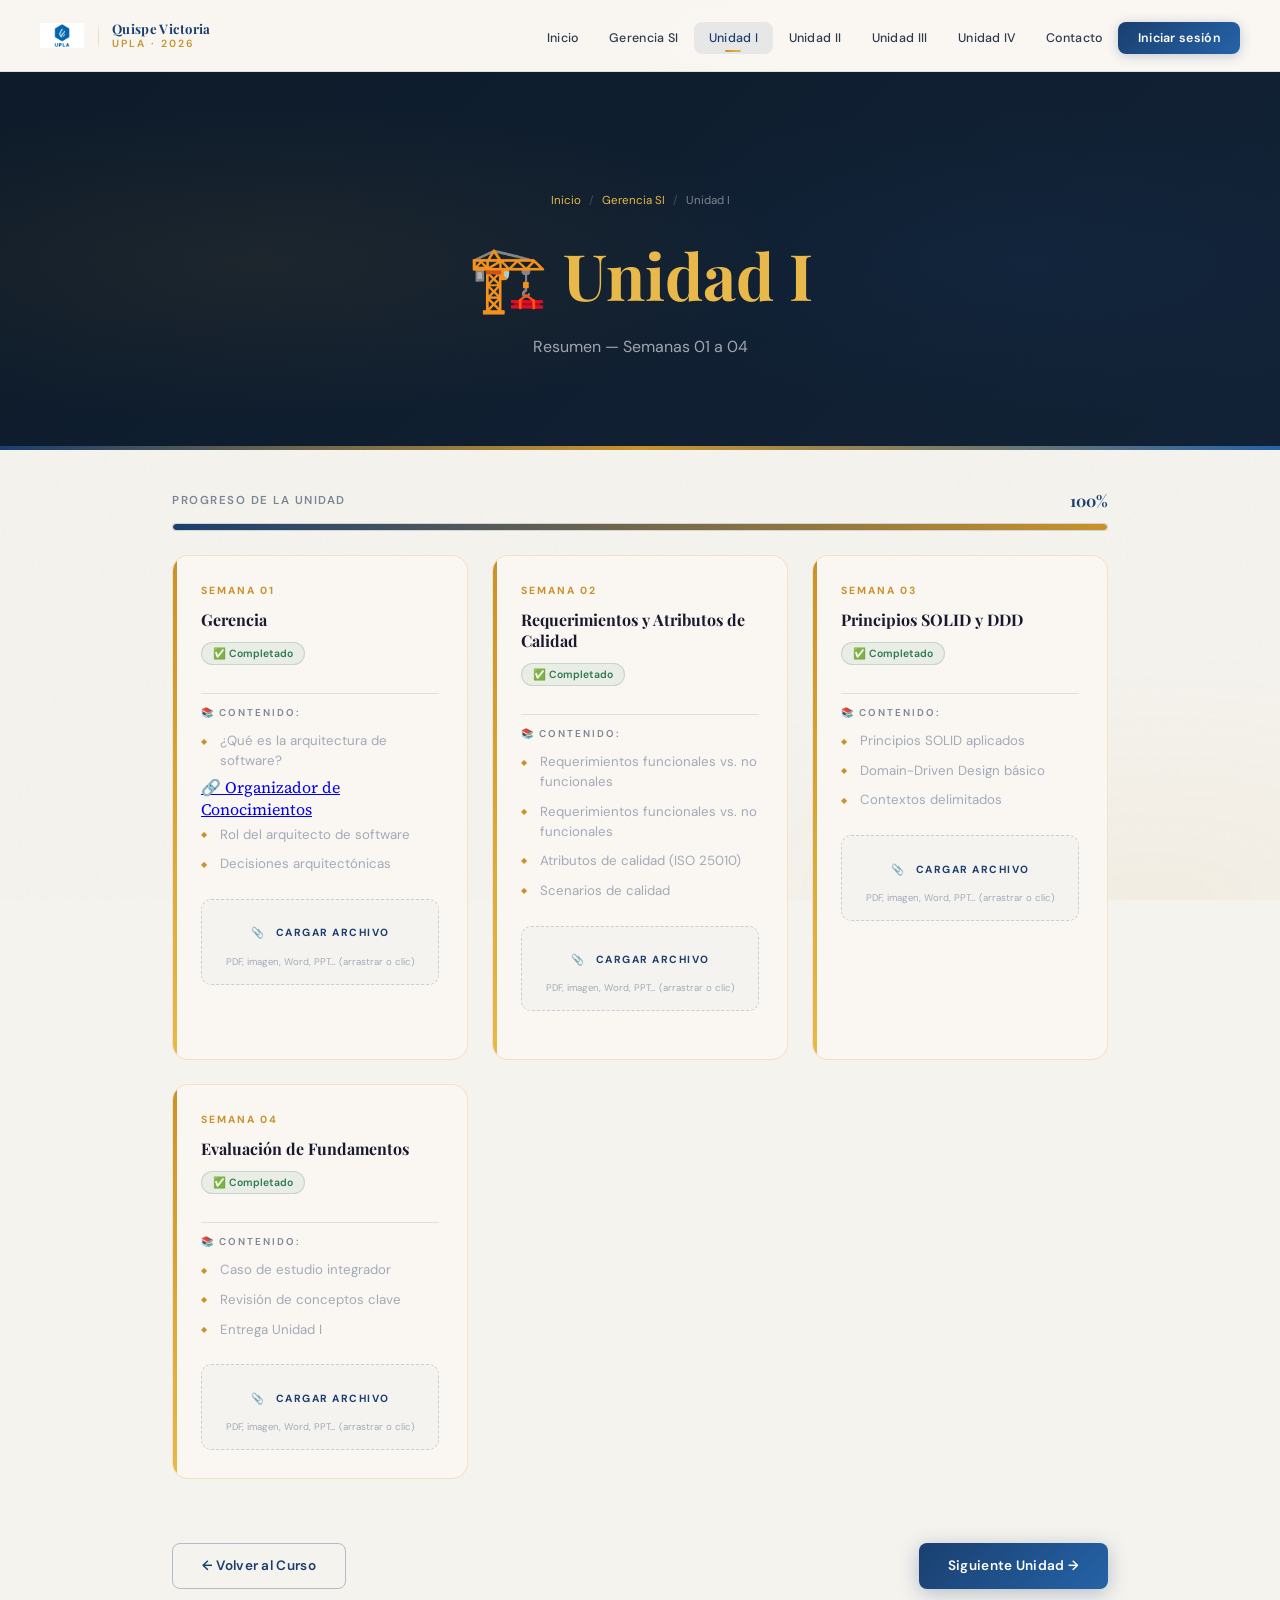
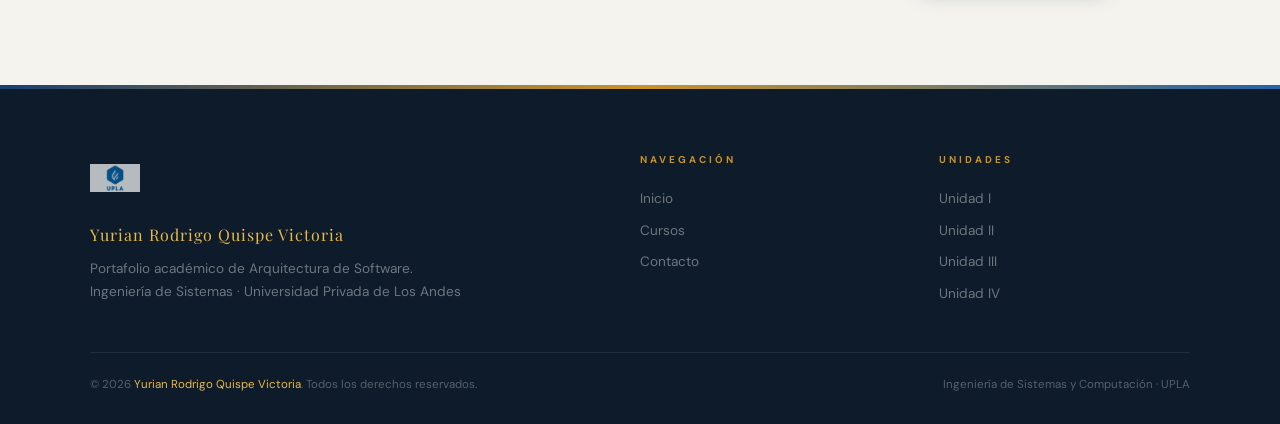
==== pages/unidad1.html @ 2e55ca2a "Add files via upload" ====
<!DOCTYPE html>
<html lang="es">
<head>
  <meta charset="UTF-8"/>
  <meta name="viewport" content="width=device-width, initial-scale=1.0"/>
  <title>Unidad I | Quispe Victoria 2026</title>
  <link rel="preconnect" href="https://fonts.googleapis.com"/>
  <link href="https://fonts.googleapis.com/css2?family=Playfair+Display:wght@400;700;800&family=Source+Serif+4:wght@400;600&family=DM+Sans:wght@400;500;600;700&family=JetBrains+Mono:wght@400;600&display=swap" rel="stylesheet"/>
  <link rel="stylesheet" href="../assets/css/style.css"/>
</head>
<body>
  <nav class="navbar" id="navbar">
    <a href="../index.html" class="nav-brand">
      <div class="nav-logo-wrap">
        <img src="[data-uri]" alt="UPLA" class="nav-logo-img"/>
        <div class="nav-logo-divider"></div>
        <div class="nav-brand-text">
          <span class="nav-brand-name">Quispe Victoria</span>
          <span class="nav-brand-sub">UPLA · 2026</span>
        </div>
      </div>
    </a>
    <ul class="nav-links">
      <li><a href="../index.html">Inicio</a></li>
      <li><a href="courses.html">Gerencia SI</a></li>
      <li><a href="unidad1.html" class="active">Unidad I</a></li>
      <li><a href="unidad2.html">Unidad II</a></li>
      <li><a href="unidad3.html">Unidad III</a></li>
      <li><a href="unidad4.html">Unidad IV</a></li>
      <li><a href="contact.html">Contacto</a></li>
      <li><a href="login.html" class="nav-login">Iniciar sesión</a></li>
    </ul>
    <div class="hamburger"><span></span><span></span><span></span></div>
  </nav>
  <div class="page-wrapper">
    <div class="page-hero">
      <div class="breadcrumb">
        <a href="../index.html">Inicio</a><span class="breadcrumb-sep">/</span>
        <a href="courses.html">Gerencia SI</a><span class="breadcrumb-sep">/</span>
        <span>Unidad I</span>
      </div>
      <h1 class="page-title">🏗️ <span>Unidad I</span></h1>
      <p class="page-sub">Resumen — Semanas 01 a 04</p>
    </div>
    <div class="progress-container">
      <div class="progress-header">
        <span class="progress-label">Progreso de la unidad</span>
        <span class="progress-pct">100%</span>
      </div>  
      <div class="progress-track"><div class="progress-fill" data-progress="100"></div></div>
    </div>
    <div class="semanas-grid">
      <div class="semana-card completed" style="animation-delay:0.1s">
        <div class="semana-num">Semana 01</div>
        <div class="semana-title">Gerencia </div>
        <div class="semana-badge-done">✅ Completado</div>
        <div class="semana-divider"></div>
        <div class="semana-content-label">📚 Contenido:</div>
        <ul class="semana-items"><li>¿Qué es la arquitectura de software?</li>
        <a href="https://docs.google.com/document/d/1j4mu0efQPkRnfAl8I7r63X8jXuh7tfH-RN71NFQxuwY/edit?usp=sharing" target="_blank">🔗 Organizador de Conocimientos</a>

<li>Rol del arquitecto de software</li>
<li>Decisiones arquitectónicas</li></ul>
        <div class="file-list" id="list-u1-1"></div>
        <div class="upload-zone" id="zone-u1-1">
          <button class="upload-btn">📎 &nbsp; Cargar Archivo</button>
          <p class="upload-hint">PDF, imagen, Word, PPT… (arrastrar o clic)</p>
        </div>
      </div>
      <div class="semana-card completed" style="animation-delay:0.2s">
        <div class="semana-num">Semana 02</div>
        <div class="semana-title">Requerimientos y Atributos de Calidad</div>
        <div class="semana-badge-done">✅ Completado</div>
        <div class="semana-divider"></div>
        <div class="semana-content-label">📚 Contenido:</div>
        <ul class="semana-items"><li>Requerimientos funcionales vs. no funcionales</li>
          <ul class="semana-items"><li>Requerimientos funcionales vs. no funcionales</li>


<li>Atributos de calidad (ISO 25010)</li>
<li>Scenarios de calidad</li></ul>
        <div class="file-list" id="list-u1-2"></div>
        <div class="upload-zone" id="zone-u1-2">
          <button class="upload-btn">📎 &nbsp; Cargar Archivo</button>
          <p class="upload-hint">PDF, imagen, Word, PPT… (arrastrar o clic)</p>
        </div>
      </div>
      <div class="semana-card completed" style="animation-delay:0.30000000000000004s">
        <div class="semana-num">Semana 03</div>
        <div class="semana-title">Principios SOLID y DDD</div>
        <div class="semana-badge-done">✅ Completado</div>
        <div class="semana-divider"></div>
        <div class="semana-content-label">📚 Contenido:</div>
        <ul class="semana-items"><li>Principios SOLID aplicados</li>
<li>Domain-Driven Design básico</li>
<li>Contextos delimitados</li></ul>
        <div class="file-list" id="list-u1-3"></div>
        <div class="upload-zone" id="zone-u1-3">
          <button class="upload-btn">📎 &nbsp; Cargar Archivo</button>
          <p class="upload-hint">PDF, imagen, Word, PPT… (arrastrar o clic)</p>
        </div>
      </div>
      <div class="semana-card completed" style="animation-delay:0.0s">
        <div class="semana-num">Semana 04</div>
        <div class="semana-title">Evaluación de Fundamentos</div>
        <div class="semana-badge-done">✅ Completado</div>
        <div class="semana-divider"></div>
        <div class="semana-content-label">📚 Contenido:</div>
        <ul class="semana-items"><li>Caso de estudio integrador</li>
<li>Revisión de conceptos clave</li>
<li>Entrega Unidad I</li></ul>
        <div class="file-list" id="list-u1-4"></div>
        <div class="upload-zone" id="zone-u1-4">
          <button class="upload-btn">📎 &nbsp; Cargar Archivo</button>
          <p class="upload-hint">PDF, imagen, Word, PPT… (arrastrar o clic)</p>
        </div>
      </div>
    </div>
    <div class="page-nav-bottom">
      <a href="courses.html" class="btn btn-outline">← Volver al Curso</a>
      <a href="unidad2.html" class="btn btn-primary">Siguiente Unidad →</a>
    </div>
  </div>
  <footer>
    <div class="footer-inner">
      <div>
        <img src="[data-uri]" alt="UPLA" class="footer-logo"/>
        <div class="footer-brand">Yurian Rodrigo Quispe Victoria</div>
        <p class="footer-desc">Portafolio académico de Arquitectura de Software.<br/>Ingeniería de Sistemas · Universidad Privada de Los Andes</p>
      </div>
      <div>
        <div class="footer-title">Navegación</div>
        <ul class="footer-links">
          <li><a href="../index.html">Inicio</a></li>
          <li><a href="courses.html">Cursos</a></li>
          <li><a href="contact.html">Contacto</a></li>
        </ul>
      </div>
      <div>
        <div class="footer-title">Unidades</div>
        <ul class="footer-links">
          <li><a href="unidad1.html">Unidad I</a></li>
          <li><a href="unidad2.html">Unidad II</a></li>
          <li><a href="unidad3.html">Unidad III</a></li>
          <li><a href="unidad4.html">Unidad IV</a></li>
        </ul>
      </div>
    </div>
    <div class="footer-bottom">
      <p class="footer-copy">© 2026 <span>Yurian Rodrigo Quispe Victoria</span>. Todos los derechos reservados.</p>
      <p class="footer-copy">Ingeniería de Sistemas y Computación · UPLA</p>
    </div>
  </footer>
  <script src="../assets/js/main.js"></script>
  <script>window.addEventListener('load',()=>{         initUploadZone("u1",1,document.getElementById("zone-u1-1"),document.getElementById("list-u1-1"));
        initUploadZone("u1",2,document.getElementById("zone-u1-2"),document.getElementById("list-u1-2"));
        initUploadZone("u1",3,document.getElementById("zone-u1-3"),document.getElementById("list-u1-3"));
        initUploadZone("u1",4,document.getElementById("zone-u1-4"),document.getElementById("list-u1-4")); });</script>
</body>
</html>
---- assets/css/style.css ----
/* ===== VARIABLES ===== */
:root {
  --bg: #f5f3ee;
  --bg2: #ede9e1;
  --bg-dark: #0d1b2a;
  --bg-dark2: #122236;
  --gold: #c9922a;
  --gold2: #e8b84b;
  --blue: #1a3f6f;
  --blue2: #2563a8;
  --blue-light: #4a90d9;
  --cream: #faf7f2;
  --ink: #1a1a2e;
  --ink2: #2d3a4e;
  --muted: #7a8595;
  --muted2: #a0aab8;
  --border: rgba(26,63,111,0.12);
  --border-gold: rgba(201,146,42,0.3);
  --shadow: 0 4px 30px rgba(26,63,111,0.10);
  --shadow-gold: 0 4px 30px rgba(201,146,42,0.20);
  --font-display: 'Playfair Display', Georgia, serif;
  --font-body: 'Source Serif 4', Georgia, serif;
  --font-sans: 'DM Sans', system-ui, sans-serif;
  --font-mono: 'JetBrains Mono', monospace;
  --nav-h: 72px;
  --r: 12px;
}

/* ===== RESET ===== */
*, *::before, *::after { box-sizing: border-box; margin: 0; padding: 0; }
html { scroll-behavior: smooth; }
body {
  font-family: var(--font-body);
  background: var(--bg);
  color: var(--ink);
  overflow-x: hidden;
  min-height: 100vh;
}

/* ===== BACKGROUND TEXTURE ===== */
body::before {
  content: '';
  position: fixed; inset: 0; z-index: 0; pointer-events: none;
  background-image:
    radial-gradient(ellipse 80% 50% at 10% 0%, rgba(26,63,111,0.04) 0%, transparent 70%),
    radial-gradient(ellipse 60% 40% at 90% 100%, rgba(201,146,42,0.05) 0%, transparent 70%);
}

/* ===== NOISE TEXTURE ===== */
.noise {
  position: fixed; inset: 0; z-index: 0; pointer-events: none; opacity: 0.025;
  background-image: url("data:image/svg+xml,%3Csvg viewBox='0 0 256 256' xmlns='http://www.w3.org/2000/svg'%3E%3Cfilter id='noise'%3E%3CfeTurbulence type='fractalNoise' baseFrequency='0.9' numOctaves='4' stitchTiles='stitch'/%3E%3C/filter%3E%3Crect width='100%25' height='100%25' filter='url(%23noise)'/%3E%3C/svg%3E");
}

/* ===== NAVBAR ===== */
.navbar {
  position: fixed; top: 0; left: 0; right: 0;
  height: var(--nav-h); z-index: 1000;
  display: flex; align-items: center; justify-content: space-between;
  padding: 0 2.5rem;
  background: rgba(250,247,242,0.92);
  backdrop-filter: blur(20px) saturate(1.8);
  border-bottom: 1px solid var(--border);
  transition: all 0.3s;
}
.navbar.scrolled {
  box-shadow: 0 4px 30px rgba(26,63,111,0.10), 0 1px 0 rgba(201,146,42,0.2);
}
.nav-brand {
  display: flex; align-items: center; gap: 0.85rem;
  text-decoration: none;
}
.nav-logo-wrap {
  display: flex; align-items: center; gap: 0.85rem;
}
.nav-logo-img {
  width: 44px; height: 44px;
  object-fit: contain;
}
.nav-logo-divider {
  width: 1px; height: 32px;
  background: linear-gradient(to bottom, transparent, var(--border-gold), transparent);
}
.nav-brand-text {
  display: flex; flex-direction: column;
}
.nav-brand-name {
  font-family: var(--font-display);
  font-size: 0.82rem; font-weight: 700;
  color: var(--blue); letter-spacing: 0.3px;
  line-height: 1.2;
}
.nav-brand-sub {
  font-family: var(--font-sans);
  font-size: 0.65rem; color: var(--gold);
  letter-spacing: 2px; text-transform: uppercase;
  font-weight: 600;
}
.nav-links {
  display: flex; align-items: center; gap: 0.1rem;
  list-style: none;
}
.nav-links a {
  text-decoration: none; color: var(--ink2);
  font-family: var(--font-sans); font-size: 0.78rem;
  font-weight: 500; letter-spacing: 0.3px;
  padding: 0.5rem 0.9rem; border-radius: 8px;
  transition: all 0.2s; position: relative;
}
.nav-links a:hover { color: var(--blue); background: rgba(26,63,111,0.06); }
.nav-links a.active { color: var(--blue); background: rgba(26,63,111,0.08); }
.nav-links a.active::after {
  content: '';
  position: absolute; bottom: 2px; left: 50%; transform: translateX(-50%);
  width: 16px; height: 2px;
  background: linear-gradient(90deg, var(--gold), var(--gold2));
  border-radius: 2px;
}
.nav-login {
  background: linear-gradient(135deg, var(--blue), var(--blue2)) !important;
  color: #fff !important; font-weight: 600 !important;
  padding: 0.5rem 1.2rem !important;
  box-shadow: 0 2px 12px rgba(26,63,111,0.25);
}
.nav-login:hover { transform: translateY(-1px); box-shadow: 0 4px 20px rgba(26,63,111,0.35) !important; }
.hamburger { display: none; flex-direction: column; gap: 5px; cursor: pointer; padding: 5px; }
.hamburger span { width: 24px; height: 2px; background: var(--blue); border-radius: 2px; transition: all 0.3s; }

/* ===== PAGE WRAPPER ===== */
.page-wrapper { position: relative; z-index: 1; padding-top: var(--nav-h); }

/* ===== HERO ===== */
.hero {
  min-height: 96vh;
  display: grid; grid-template-columns: 1fr 1fr;
  align-items: center;
  padding: 4rem 5% 4rem;
  max-width: 1300px; margin: 0 auto;
  gap: 4rem;
  position: relative;
}
.hero-left { position: relative; z-index: 1; }
.hero-right {
  position: relative; z-index: 1;
  display: flex; flex-direction: column; align-items: center; justify-content: center;
}

.hero-eyebrow {
  display: inline-flex; align-items: center; gap: 0.6rem;
  background: linear-gradient(135deg, rgba(26,63,111,0.08), rgba(201,146,42,0.06));
  border: 1px solid var(--border-gold);
  border-radius: 4px; padding: 0.45rem 1rem;
  font-family: var(--font-sans); font-size: 0.7rem;
  color: var(--gold); margin-bottom: 2rem;
  letter-spacing: 2px; text-transform: uppercase; font-weight: 700;
  animation: fadeUp 0.8s ease both;
}
.hero-eyebrow-dot {
  width: 6px; height: 6px; border-radius: 50%;
  background: var(--gold);
  animation: pulse 2s ease-in-out infinite;
}
@keyframes pulse { 0%,100%{opacity:1;transform:scale(1)} 50%{opacity:0.4;transform:scale(0.7)} }

.hero-title {
  font-family: var(--font-display);
  font-size: clamp(2.8rem, 5.5vw, 4.8rem);
  font-weight: 700; line-height: 1.1;
  color: var(--ink); margin-bottom: 0.5rem;
  animation: fadeUp 0.8s 0.1s ease both;
}
.hero-title .highlight {
  color: var(--blue);
  position: relative; display: inline-block;
}
.hero-title .highlight::after {
  content: '';
  position: absolute; bottom: -4px; left: 0; right: 0; height: 3px;
  background: linear-gradient(90deg, var(--gold), var(--gold2), transparent);
  border-radius: 2px;
}
.hero-title .accent { color: var(--gold); }

.hero-subtitle {
  font-family: var(--font-sans); font-size: 1rem;
  color: var(--muted); line-height: 1.75; max-width: 480px;
  margin-bottom: 2.5rem;
  animation: fadeUp 0.8s 0.2s ease both;
}
.hero-quote {
  font-family: var(--font-body); font-size: 0.9rem;
  font-style: italic; color: var(--blue);
  padding: 1rem 1.25rem;
  border-left: 3px solid var(--gold);
  background: linear-gradient(to right, rgba(26,63,111,0.05), transparent);
  border-radius: 0 8px 8px 0;
  margin-bottom: 3rem; max-width: 480px;
  animation: fadeUp 0.8s 0.25s ease both;
}

.hero-stats {
  display: flex; gap: 2.5rem; margin-bottom: 3rem;
  animation: fadeUp 0.8s 0.3s ease both;
}
.stat-item { text-align: left; position: relative; }
.stat-item::after {
  content: '';
  position: absolute; right: -1.25rem; top: 15%; height: 70%;
  width: 1px; background: var(--border);
}
.stat-item:last-child::after { display: none; }
.stat-num {
  font-family: var(--font-display);
  font-size: 2.5rem; font-weight: 700;
  color: var(--blue); line-height: 1;
}
.stat-label {
  font-family: var(--font-sans); font-size: 0.7rem;
  color: var(--muted); letter-spacing: 2px;
  text-transform: uppercase; margin-top: 0.3rem; font-weight: 500;
}
.hero-actions {
  display: flex; gap: 1rem; flex-wrap: wrap;
  animation: fadeUp 0.8s 0.4s ease both;
}

/* Hero Right — decorative card */
.hero-card {
  background: var(--cream);
  border: 1px solid var(--border);
  border-radius: 20px; padding: 2.5rem;
  box-shadow: var(--shadow);
  animation: fadeUp 0.8s 0.2s ease both;
  width: 100%; max-width: 380px;
  position: relative; overflow: hidden;
}
.hero-card::before {
  content: '';
  position: absolute; top: 0; left: 0; right: 0; height: 4px;
  background: linear-gradient(90deg, var(--blue), var(--blue2), var(--gold));
}
.hero-card-logo {
  display: flex; justify-content: center; margin-bottom: 2rem;
}
.hero-card-logo img { width: 80px; height: 80px; object-fit: contain; }
.hero-card-title {
  font-family: var(--font-display); font-size: 1.05rem;
  font-weight: 700; color: var(--blue); text-align: center;
  margin-bottom: 0.4rem;
}
.hero-card-sub {
  font-family: var(--font-sans); font-size: 0.78rem;
  color: var(--muted); text-align: center; margin-bottom: 2rem;
  line-height: 1.5;
}
.hero-card-divider {
  height: 1px; background: var(--border); margin-bottom: 1.5rem;
  position: relative;
}
.hero-card-divider::before {
  content: '◆';
  position: absolute; left: 50%; top: 50%; transform: translate(-50%,-50%);
  color: var(--gold); font-size: 0.6rem;
  background: var(--cream); padding: 0 0.5rem;
}
.hero-card-row {
  display: flex; justify-content: space-between; align-items: center;
  margin-bottom: 0.75rem;
}
.hero-card-label {
  font-family: var(--font-sans); font-size: 0.72rem;
  color: var(--muted); text-transform: uppercase; letter-spacing: 1px;
}
.hero-card-value {
  font-family: var(--font-sans); font-size: 0.82rem;
  color: var(--ink2); font-weight: 600; text-align: right;
}
.hero-card-badge {
  display: inline-flex; align-items: center; gap: 0.4rem;
  background: rgba(26,63,111,0.08); border: 1px solid rgba(26,63,111,0.2);
  border-radius: 100px; padding: 0.3rem 0.75rem;
  font-family: var(--font-sans); font-size: 0.68rem;
  color: var(--blue); font-weight: 600;
}

/* ===== BUTTONS ===== */
.btn {
  display: inline-flex; align-items: center; gap: 0.5rem;
  padding: 0.85rem 1.8rem; border-radius: 8px;
  font-family: var(--font-sans); font-size: 0.85rem;
  font-weight: 600; letter-spacing: 0.3px;
  text-decoration: none; cursor: pointer; border: none;
  transition: all 0.25s; position: relative; overflow: hidden;
}
.btn-primary {
  background: linear-gradient(135deg, var(--blue), var(--blue2));
  color: #fff;
  box-shadow: 0 4px 20px rgba(26,63,111,0.3);
}
.btn-primary:hover { transform: translateY(-2px); box-shadow: 0 8px 30px rgba(26,63,111,0.4); }
.btn-gold {
  background: linear-gradient(135deg, var(--gold), var(--gold2));
  color: #fff;
  box-shadow: 0 4px 20px rgba(201,146,42,0.3);
}
.btn-gold:hover { transform: translateY(-2px); box-shadow: 0 8px 30px rgba(201,146,42,0.4); }
.btn-outline {
  background: transparent; color: var(--blue);
  border: 1.5px solid rgba(26,63,111,0.3);
}
.btn-outline:hover { background: rgba(26,63,111,0.06); transform: translateY(-2px); box-shadow: 0 4px 20px rgba(26,63,111,0.1); }
.btn-sm { padding: 0.5rem 1.1rem; font-size: 0.75rem; border-radius: 6px; }
.btn-danger { background: rgba(200,50,50,0.1); color: #c23232; border: 1px solid rgba(200,50,50,0.25); }
.btn-danger:hover { background: rgba(200,50,50,0.18); }

/* ===== SECTIONS ===== */
section { padding: 6rem 2rem; max-width: 1200px; margin: 0 auto; }
.section-header { text-align: center; margin-bottom: 4rem; }
.section-tag {
  display: inline-flex; align-items: center; gap: 0.5rem;
  font-family: var(--font-sans); font-size: 0.68rem;
  color: var(--gold); letter-spacing: 3px; text-transform: uppercase;
  margin-bottom: 1rem; font-weight: 700;
}
.section-tag::before { content: ''; display: inline-block; width: 20px; height: 1px; background: var(--gold); }
.section-title {
  font-family: var(--font-display);
  font-size: clamp(1.8rem, 4vw, 2.8rem); font-weight: 700;
  color: var(--ink); margin-bottom: 1rem;
}
.section-title span { color: var(--blue); }
.section-sub { font-family: var(--font-sans); font-size: 0.95rem; color: var(--muted); max-width: 480px; margin: 0 auto; line-height: 1.7; }

/* ===== UNIT CARDS (HOME) ===== */
.units-grid { display: grid; grid-template-columns: repeat(auto-fit, minmax(250px, 1fr)); gap: 1.5rem; }
.unit-card {
  position: relative;
  background: var(--cream);
  border: 1px solid var(--border);
  border-radius: 16px; padding: 2rem 1.75rem;
  text-decoration: none; color: inherit; overflow: hidden;
  transition: all 0.35s cubic-bezier(0.25, 0.46, 0.45, 0.94);
}
.unit-card::before {
  content: '';
  position: absolute; bottom: 0; left: 0; right: 0; height: 4px;
  background: linear-gradient(90deg, var(--blue), var(--gold));
  opacity: 0; transition: opacity 0.3s; transform-origin: left;
}
.unit-card:hover::before { opacity: 1; }
.unit-card:hover { transform: translateY(-6px); border-color: rgba(26,63,111,0.25); box-shadow: var(--shadow), 0 20px 60px rgba(26,63,111,0.08); }
.unit-num {
  font-family: var(--font-sans); font-size: 0.65rem;
  color: var(--gold); letter-spacing: 3px; text-transform: uppercase;
  margin-bottom: 1.5rem; font-weight: 700;
}
.unit-icon { font-size: 2.5rem; display: block; margin-bottom: 1rem; }
.unit-title { font-family: var(--font-display); font-size: 1.2rem; font-weight: 700; color: var(--blue); margin-bottom: 0.75rem; }
.unit-desc { font-family: var(--font-sans); font-size: 0.85rem; color: var(--muted); line-height: 1.65; margin-bottom: 1.25rem; }
.unit-weeks {
  display: inline-block;
  font-family: var(--font-sans); font-size: 0.68rem;
  color: var(--blue); background: rgba(26,63,111,0.07);
  border: 1px solid rgba(26,63,111,0.18);
  border-radius: 100px; padding: 0.3rem 0.8rem; font-weight: 600;
}
.unit-arrow {
  position: absolute; top: 1.75rem; right: 1.75rem;
  font-size: 1.1rem; color: var(--gold);
  opacity: 0; transform: translate(-5px, 5px);
  transition: all 0.3s;
}
.unit-card:hover .unit-arrow { opacity: 1; transform: translate(0, 0); }

/* ===== PAGE HERO ===== */
.page-hero {
  background: linear-gradient(135deg, var(--bg-dark) 0%, var(--bg-dark2) 100%);
  min-height: 42vh;
  display: flex; flex-direction: column;
  align-items: center; justify-content: center;
  text-align: center; padding: 5rem 2rem 3rem;
  position: relative; overflow: hidden;
}
.page-hero::before {
  content: '';
  position: absolute; inset: 0;
  background:
    radial-gradient(ellipse 60% 60% at 20% 50%, rgba(201,146,42,0.08) 0%, transparent 70%),
    radial-gradient(ellipse 50% 60% at 80% 50%, rgba(26,63,111,0.15) 0%, transparent 70%);
}
.page-hero::after {
  content: '';
  position: absolute; bottom: 0; left: 0; right: 0; height: 4px;
  background: linear-gradient(90deg, var(--blue), var(--gold), var(--blue2));
}
.page-title {
  font-family: var(--font-display);
  font-size: clamp(2rem, 6vw, 4rem);
  font-weight: 700; margin-bottom: 1rem;
  color: #fff;
  animation: fadeUp 0.6s ease both;
  position: relative; z-index: 1;
}
.page-title span { color: var(--gold2); }
.page-sub {
  font-family: var(--font-sans); font-size: 1rem;
  color: rgba(255,255,255,0.6); max-width: 580px; line-height: 1.7;
  margin: 0 auto; animation: fadeUp 0.6s 0.1s ease both;
  position: relative; z-index: 1;
}
.breadcrumb {
  display: flex; align-items: center; gap: 0.5rem;
  font-family: var(--font-sans); font-size: 0.72rem; color: rgba(255,255,255,0.45);
  margin-bottom: 1.5rem; animation: fadeUp 0.6s ease both;
  position: relative; z-index: 1;
}
.breadcrumb a { color: var(--gold2); text-decoration: none; transition: opacity 0.2s; }
.breadcrumb a:hover { opacity: 0.7; }
.breadcrumb-sep { color: rgba(255,255,255,0.2); }

/* ===== PROGRESS ===== */
.progress-container { max-width: 1000px; margin: 0 auto; padding: 2.5rem 2rem 1.5rem; }
.progress-header { display: flex; justify-content: space-between; align-items: center; margin-bottom: 0.75rem; }
.progress-label { font-family: var(--font-sans); font-size: 0.72rem; color: var(--muted); letter-spacing: 1.5px; text-transform: uppercase; font-weight: 600; }
.progress-pct { font-family: var(--font-display); font-size: 1rem; font-weight: 700; color: var(--blue); }
.progress-track { height: 8px; background: var(--bg2); border-radius: 100px; overflow: hidden; border: 1px solid var(--border); }
.progress-fill {
  height: 100%; width: 0; border-radius: 100px;
  background: linear-gradient(90deg, var(--blue), var(--gold));
  transition: width 1.4s cubic-bezier(0.34, 1.56, 0.64, 1);
}

/* ===== SEMANAS GRID ===== */
.semanas-grid {
  display: grid; grid-template-columns: repeat(auto-fit, minmax(280px, 1fr));
  gap: 1.5rem; max-width: 1000px; margin: 0 auto;
  padding: 0 2rem 4rem;
}
.semana-card {
  background: var(--cream);
  border: 1px solid var(--border);
  border-radius: 16px; padding: 1.75rem;
  position: relative; overflow: hidden;
  transition: all 0.35s;
  opacity: 0; transform: translateY(30px);
  animation: fadeUp 0.5s ease forwards;
}
.semana-card::after {
  content: '';
  position: absolute; top: 0; left: 0; bottom: 0; width: 4px;
  background: var(--border);
  transition: background 0.3s;
}
.semana-card:hover::after { background: linear-gradient(to bottom, var(--blue), var(--gold)); }
.semana-card:hover { border-color: rgba(26,63,111,0.25); box-shadow: var(--shadow); transform: translateY(-4px); }
.semana-card.completed::after { background: linear-gradient(to bottom, var(--gold), var(--gold2)); }
.semana-card.completed { border-color: rgba(201,146,42,0.2); }
.semana-num {
  font-family: var(--font-sans); font-size: 0.65rem;
  color: var(--blue); letter-spacing: 2px; text-transform: uppercase;
  margin-bottom: 0.75rem; font-weight: 700;
}
.semana-card.completed .semana-num { color: var(--gold); }
.semana-title { font-family: var(--font-display); font-size: 1rem; font-weight: 700; margin-bottom: 0.6rem; color: var(--ink); }
.semana-divider { height: 1px; background: var(--border); margin: 0.75rem 0; }
.semana-content-label { font-family: var(--font-sans); font-size: 0.62rem; letter-spacing: 2px; color: var(--muted); margin-bottom: 0.5rem; text-transform: uppercase; font-weight: 600; }
.semana-items { list-style: none; margin-bottom: 1.25rem; }
.semana-items li {
  font-family: var(--font-sans); font-size: 0.83rem; color: var(--muted2);
  padding: 0.3rem 0 0.3rem 1.2rem;
  position: relative; line-height: 1.5;
}
.semana-items li::before { content: '◆'; position: absolute; left: 0; color: var(--gold); font-size: 0.5rem; top: 0.5rem; }
.semana-badge-done {
  display: inline-flex; align-items: center; gap: 0.4rem;
  font-family: var(--font-sans); font-size: 0.65rem;
  color: #2d7a4f; background: rgba(45,122,79,0.08);
  border: 1px solid rgba(45,122,79,0.2);
  border-radius: 100px; padding: 0.25rem 0.7rem; margin-bottom: 1rem; font-weight: 600;
}

/* ===== FILE UPLOAD ZONE ===== */
.upload-zone {
  border: 1.5px dashed rgba(26,63,111,0.2);
  border-radius: 10px; padding: 1rem;
  transition: all 0.25s; cursor: pointer;
  background: rgba(26,63,111,0.02);
}
.upload-zone:hover { border-color: var(--blue); background: rgba(26,63,111,0.05); }
.upload-zone.dragover { border-color: var(--gold); background: rgba(201,146,42,0.06); box-shadow: 0 0 16px rgba(201,146,42,0.15); }
.upload-btn {
  display: flex; align-items: center; justify-content: center; gap: 0.5rem;
  width: 100%; padding: 0.65rem;
  background: transparent; border: none; cursor: pointer;
  font-family: var(--font-sans); font-size: 0.65rem;
  color: var(--blue); letter-spacing: 1.5px; text-transform: uppercase; font-weight: 700;
  transition: all 0.2s;
}
.upload-btn:hover { color: var(--gold); }
.upload-hint { text-align: center; font-family: var(--font-sans); font-size: 0.6rem; color: var(--muted2); margin-top: 0.3rem; }

/* ===== FILE LIST ===== */
.file-list { margin-bottom: 0.75rem; }
.file-item {
  display: flex; align-items: center; gap: 0.6rem;
  background: rgba(26,63,111,0.03);
  border: 1px solid rgba(26,63,111,0.1);
  border-radius: 8px; padding: 0.6rem 0.75rem;
  margin-bottom: 0.5rem; transition: all 0.2s;
}
.file-item:hover { border-color: rgba(26,63,111,0.22); background: rgba(26,63,111,0.05); }
.file-emoji { font-size: 1.1rem; flex-shrink: 0; }
.file-name {
  font-family: var(--font-sans); font-size: 0.72rem;
  color: var(--ink2); flex: 1; overflow: hidden;
  text-overflow: ellipsis; white-space: nowrap; font-weight: 500;
}
.file-actions { display: flex; gap: 0.4rem; flex-shrink: 0; }
.file-btn {
  width: 28px; height: 28px; border-radius: 6px;
  display: flex; align-items: center; justify-content: center;
  cursor: pointer; border: none; font-size: 0.75rem;
  transition: all 0.2s; background: rgba(26,63,111,0.05);
}
.file-btn-view { color: var(--blue); }
.file-btn-view:hover { background: rgba(26,63,111,0.12); }
.file-btn-del { color: #c23232; }
.file-btn-del:hover { background: rgba(194,50,50,0.1); }

/* ===== MODAL ===== */
.modal {
  display: none; position: fixed; inset: 0; z-index: 5000;
  background: rgba(13,27,42,0.88); backdrop-filter: blur(12px);
  justify-content: center; align-items: center;
  padding: 2rem;
}
.modal.open { display: flex; animation: fadeIn 0.2s ease; }
@keyframes fadeIn { from { opacity: 0; } to { opacity: 1; } }
.modal-box {
  background: var(--cream);
  border: 1px solid var(--border);
  border-radius: 18px; overflow: hidden;
  width: 90vw; max-width: 1000px;
  height: 80vh; display: flex; flex-direction: column;
  box-shadow: 0 40px 100px rgba(13,27,42,0.6);
  animation: slideUp 0.3s cubic-bezier(0.34, 1.56, 0.64, 1);
}
.modal-box::before { content: ''; display: block; height: 4px; background: linear-gradient(90deg, var(--blue), var(--gold)); }
@keyframes slideUp { from { transform: translateY(40px) scale(0.96); opacity: 0; } to { transform: translateY(0) scale(1); opacity: 1; } }
.modal-header {
  display: flex; align-items: center; justify-content: space-between;
  padding: 1rem 1.5rem;
  border-bottom: 1px solid var(--border);
  background: rgba(245,243,238,0.8);
}
.modal-title { font-family: var(--font-sans); font-size: 0.8rem; color: var(--blue); letter-spacing: 1px; font-weight: 700; text-transform: uppercase; }
.modal-close {
  width: 34px; height: 34px; border-radius: 8px;
  background: rgba(194,50,50,0.08); border: 1px solid rgba(194,50,50,0.2);
  color: #c23232; cursor: pointer; font-size: 1.1rem;
  display: flex; align-items: center; justify-content: center;
  transition: all 0.2s;
}
.modal-close:hover { background: rgba(194,50,50,0.15); }
.modal-body {
  flex: 1; display: flex; align-items: center; justify-content: center;
  overflow: auto; padding: 1.5rem;
}
.modal-body img { max-width: 100%; max-height: 100%; object-fit: contain; border-radius: 8px; }
.modal-body iframe { width: 100%; height: 100%; border: none; border-radius: 8px; }
.modal-unsupported { text-align: center; color: var(--muted); }
.modal-unsupported span { font-size: 4rem; display: block; margin-bottom: 1rem; }
.modal-unsupported p { font-family: var(--font-sans); font-size: 0.85rem; }

/* ===== NAV BOTTOM ===== */
.page-nav-bottom {
  max-width: 1000px; margin: 0 auto; padding: 0 2rem 6rem;
  display: flex; justify-content: space-between; gap: 1rem;
}

/* ===== COURSE PAGE ===== */
.course-hero {
  min-height: 45vh;
  display: flex; flex-direction: column; align-items: center;
  justify-content: center; text-align: center; padding: 5rem 2rem 3rem;
  background: linear-gradient(135deg, var(--bg-dark) 0%, var(--bg-dark2) 100%);
  position: relative; overflow: hidden;
}
.course-hero::before {
  content: '';
  position: absolute; inset: 0;
  background: radial-gradient(ellipse 50% 60% at 50% 50%, rgba(201,146,42,0.06) 0%, transparent 70%);
}
.course-hero::after {
  content: '';
  position: absolute; bottom: 0; left: 0; right: 0; height: 4px;
  background: linear-gradient(90deg, var(--blue), var(--gold), var(--blue2));
}
.course-grid {
  max-width: 1100px; margin: 0 auto; padding: 4rem 2rem 6rem;
  display: grid; grid-template-columns: repeat(auto-fit, minmax(260px, 1fr)); gap: 2rem;
}
.course-card {
  background: var(--cream); border: 1px solid var(--border);
  border-radius: 18px; overflow: hidden; text-decoration: none;
  color: inherit; transition: all 0.35s; display: block;
  position: relative;
}
.course-card:hover { transform: translateY(-8px); box-shadow: var(--shadow), 0 20px 60px rgba(26,63,111,0.1); border-color: rgba(26,63,111,0.25); }
.course-card-top {
  height: 140px; display: flex; align-items: center; justify-content: center;
  font-size: 4rem; position: relative; overflow: hidden;
}
.u1 .course-card-top { background: linear-gradient(135deg, #e8f0fb, #d4e4f7); }
.u2 .course-card-top { background: linear-gradient(135deg, #f5ede0, #f0dfc5); }
.u3 .course-card-top { background: linear-gradient(135deg, #e0f0e8, #c8e8d4); }
.u4 .course-card-top { background: linear-gradient(135deg, #ede0f5, #dcc8e8); }
.course-card-body { padding: 1.5rem; }
.course-num { font-family: var(--font-sans); font-size: 0.65rem; color: var(--gold); letter-spacing: 3px; text-transform: uppercase; margin-bottom: 0.5rem; font-weight: 700; }
.course-name { font-family: var(--font-display); font-size: 1.1rem; font-weight: 700; margin-bottom: 0.5rem; color: var(--blue); }
.course-range { font-family: var(--font-sans); font-size: 0.8rem; color: var(--muted); margin-bottom: 1.25rem; }
.course-progress-track { height: 5px; background: var(--bg2); border-radius: 100px; overflow: hidden; border: 1px solid var(--border); }
.course-progress-fill { height: 100%; border-radius: 100px; background: linear-gradient(90deg, var(--blue), var(--gold)); transition: width 1.4s ease; }

/* ===== CONTACT ===== */
.contact-grid { max-width: 900px; margin: 0 auto; padding: 4rem 2rem 6rem; display: grid; grid-template-columns: 1fr 1.5fr; gap: 3rem; }
.contact-info-card, .contact-form-card { background: var(--cream); border: 1px solid var(--border); border-radius: 18px; padding: 2rem; }
.contact-info-card { border-top: 4px solid var(--blue); }
.contact-form-card { border-top: 4px solid var(--gold); }
.contact-info-title { font-family: var(--font-display); font-size: 1.1rem; font-weight: 700; color: var(--blue); margin-bottom: 1.5rem; }
.contact-item { display: flex; gap: 1rem; align-items: flex-start; margin-bottom: 1.25rem; }
.contact-icon { font-size: 1.2rem; flex-shrink: 0; margin-top: 0.1rem; }
.contact-item-label { font-family: var(--font-sans); font-size: 0.62rem; letter-spacing: 2px; color: var(--gold); text-transform: uppercase; margin-bottom: 0.2rem; font-weight: 700; }
.contact-item-value { font-family: var(--font-sans); font-size: 0.85rem; color: var(--ink2); }
.form-title { font-family: var(--font-display); font-size: 1.1rem; font-weight: 700; color: var(--ink); margin-bottom: 1.5rem; }
.form-group { margin-bottom: 1.25rem; }
.form-label { display: block; font-family: var(--font-sans); font-size: 0.65rem; letter-spacing: 1.5px; color: var(--blue); text-transform: uppercase; margin-bottom: 0.5rem; font-weight: 700; }
.form-input, .form-textarea {
  width: 100%; background: var(--bg); border: 1.5px solid var(--border);
  border-radius: 10px; padding: 0.8rem 1rem; color: var(--ink);
  font-family: var(--font-sans); font-size: 0.9rem; outline: none; transition: all 0.2s;
}
.form-input:focus, .form-textarea:focus {
  border-color: var(--blue); box-shadow: 0 0 0 3px rgba(26,63,111,0.08);
  background: var(--cream);
}
.form-textarea { resize: vertical; min-height: 120px; }

/* ===== LOGIN ===== */
.login-wrap {
  min-height: calc(100vh - var(--nav-h));
  display: flex; align-items: center; justify-content: center; padding: 2rem;
  background: linear-gradient(135deg, var(--bg) 0%, var(--bg2) 100%);
}
.login-card {
  background: var(--cream); border: 1px solid var(--border); border-radius: 22px;
  padding: 3rem; width: 100%; max-width: 440px;
  box-shadow: var(--shadow), 0 30px 80px rgba(26,63,111,0.08);
  border-top: 4px solid var(--gold);
}
.login-icon { font-size: 3rem; display: block; text-align: center; margin-bottom: 1.5rem; }
.login-logo { display: flex; justify-content: center; margin-bottom: 1rem; }
.login-logo img { width: 60px; height: 60px; object-fit: contain; }
.login-title { font-family: var(--font-display); font-size: 1.5rem; font-weight: 700; text-align: center; margin-bottom: 0.5rem; color: var(--blue); }
.login-sub { font-family: var(--font-sans); font-size: 0.85rem; color: var(--muted); text-align: center; margin-bottom: 2rem; }
.login-divider { display: flex; align-items: center; gap: 1rem; margin: 1.5rem 0; color: var(--muted); font-size: 0.8rem; font-family: var(--font-sans); }
.login-divider::before, .login-divider::after { content: ''; flex: 1; height: 1px; background: var(--border); }

/* ===== FOOTER ===== */
footer {
  position: relative; z-index: 1;
  background: var(--bg-dark);
  border-top: 4px solid transparent;
  border-image: linear-gradient(90deg, var(--blue), var(--gold), var(--blue2)) 1;
  padding: 4rem 2rem 2rem;
}
.footer-inner { max-width: 1100px; margin: 0 auto; display: grid; grid-template-columns: 2fr 1fr 1fr; gap: 3rem; }
.footer-brand { font-family: var(--font-display); font-size: 1rem; color: var(--gold2); letter-spacing: 1px; margin-bottom: 0.75rem; }
.footer-desc { font-family: var(--font-sans); font-size: 0.85rem; color: rgba(255,255,255,0.4); line-height: 1.7; }
.footer-logo { width: 50px; height: 50px; object-fit: contain; margin-bottom: 1rem; opacity: 0.7; }
.footer-title { font-family: var(--font-sans); font-size: 0.62rem; letter-spacing: 3px; text-transform: uppercase; color: var(--gold); margin-bottom: 1.25rem; font-weight: 700; }
.footer-links { list-style: none; }
.footer-links li { margin-bottom: 0.6rem; }
.footer-links a { color: rgba(255,255,255,0.4); text-decoration: none; font-family: var(--font-sans); font-size: 0.85rem; transition: color 0.2s; }
.footer-links a:hover { color: var(--gold2); }
.footer-bottom { max-width: 1100px; margin: 2.5rem auto 0; padding-top: 1.5rem; border-top: 1px solid rgba(255,255,255,0.08); display: flex; justify-content: space-between; align-items: center; flex-wrap: wrap; gap: 0.5rem; }
.footer-copy { font-family: var(--font-sans); font-size: 0.72rem; color: rgba(255,255,255,0.3); }
.footer-copy span { color: var(--gold2); }

/* ===== ANIMATIONS ===== */
@keyframes fadeUp { from { opacity: 0; transform: translateY(24px); } to { opacity: 1; transform: translateY(0); } }
@keyframes float { 0%,100% { transform: translateY(0); } 50% { transform: translateY(-12px); } }
.float { animation: float 4s ease-in-out infinite; }

/* ===== PARTICLES ===== */
.particle { position: fixed; pointer-events: none; border-radius: 50%; opacity: 0; animation: particleFloat linear infinite; z-index: 0; }
@keyframes particleFloat { 0% { transform: translateY(100vh) scale(0) rotate(0deg); opacity: 0; } 10% { opacity: 0.6; } 90% { opacity: 0.05; } 100% { transform: translateY(-10vh) scale(1) rotate(360deg); opacity: 0; } }

/* ===== TOAST ===== */
.toast {
  position: fixed; bottom: 2rem; right: 2rem; z-index: 9999;
  background: var(--cream); border: 1px solid var(--border);
  border-radius: 12px; padding: 1rem 1.5rem;
  font-family: var(--font-sans); font-size: 0.82rem; color: var(--ink);
  box-shadow: var(--shadow);
  display: flex; align-items: center; gap: 0.75rem;
  transform: translateY(100px); opacity: 0;
  transition: all 0.4s cubic-bezier(0.34, 1.56, 0.64, 1);
}
.toast.show { transform: translateY(0); opacity: 1; }
.toast.success { border-left: 4px solid #2d7a4f; }
.toast.error { border-left: 4px solid #c23232; }

/* ===== RESPONSIVE ===== */
@media (max-width: 900px) {
  .hero { grid-template-columns: 1fr; min-height: auto; padding: 3rem 5% 4rem; gap: 2rem; }
  .hero-right { display: none; }
}
@media (max-width: 768px) {
  .nav-links { display: none; flex-direction: column; position: absolute; top: var(--nav-h); left: 0; right: 0; background: rgba(250,247,242,0.98); border-bottom: 1px solid var(--border); padding: 1rem; box-shadow: var(--shadow); }
  .nav-links.open { display: flex; }
  .hamburger { display: flex; }
  .hero-stats { gap: 1.5rem; flex-wrap: wrap; }
  .footer-inner { grid-template-columns: 1fr; gap: 2rem; }
  .footer-bottom { flex-direction: column; gap: 0.5rem; text-align: center; }
  .contact-grid { grid-template-columns: 1fr; }
  .page-nav-bottom { flex-direction: column; }
  .semanas-grid { grid-template-columns: 1fr; }
}
.link-resumen {
  display: inline-flex;
  align-items: center;
  gap: 6px;
  padding: 6px 14px;
  background: linear-gradient(135deg, #6a11cb, #2575fc);
  color: #fff;
  border-radius: 25px;
  font-size: 13px;
  font-weight: 600;
  text-decoration: none;
  box-shadow: 0 3px 8px rgba(0,0,0,0.2);
  transition: all 0.3s ease;
}

.link-resumen:hover {
  transform: translateY(-2px);
  box-shadow: 0 6px 12px rgba(0,0,0,0.3);
  background: linear-gradient(135deg, #5a0fbf, #1e63e0);
}
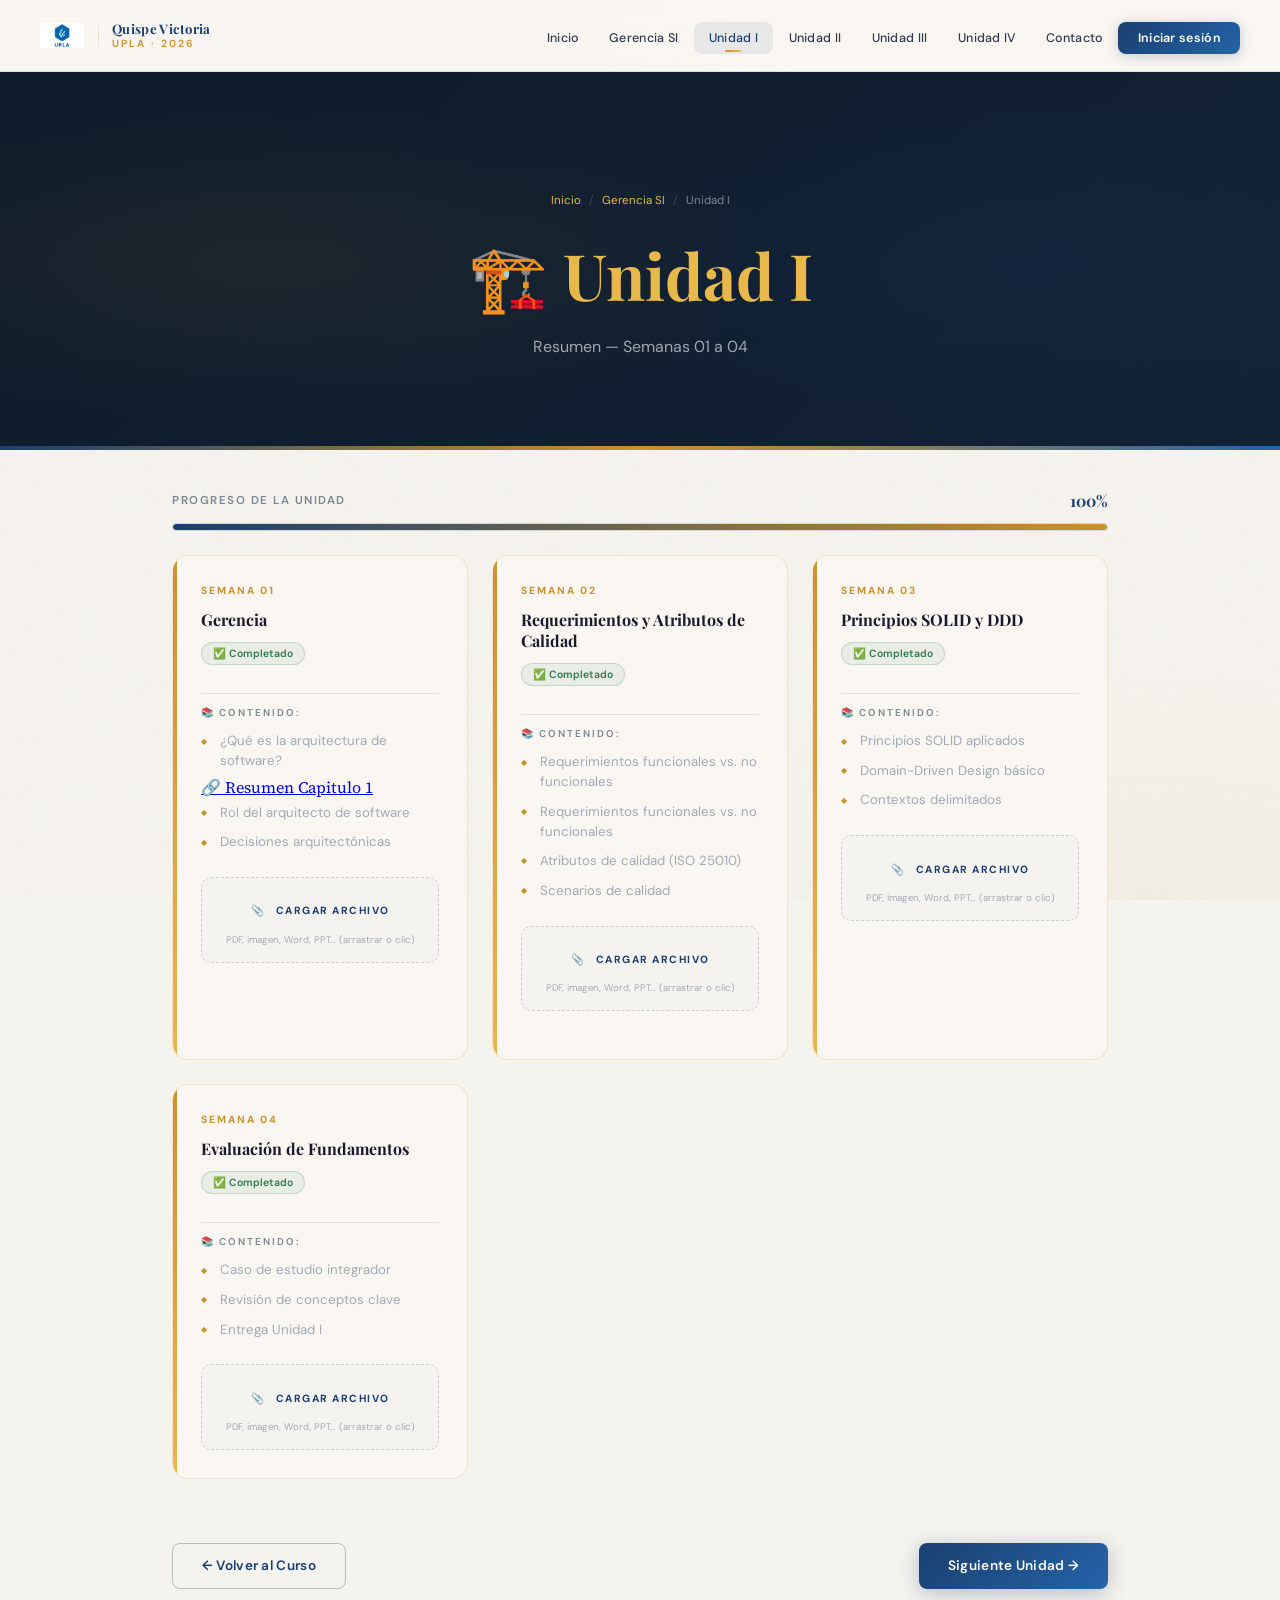
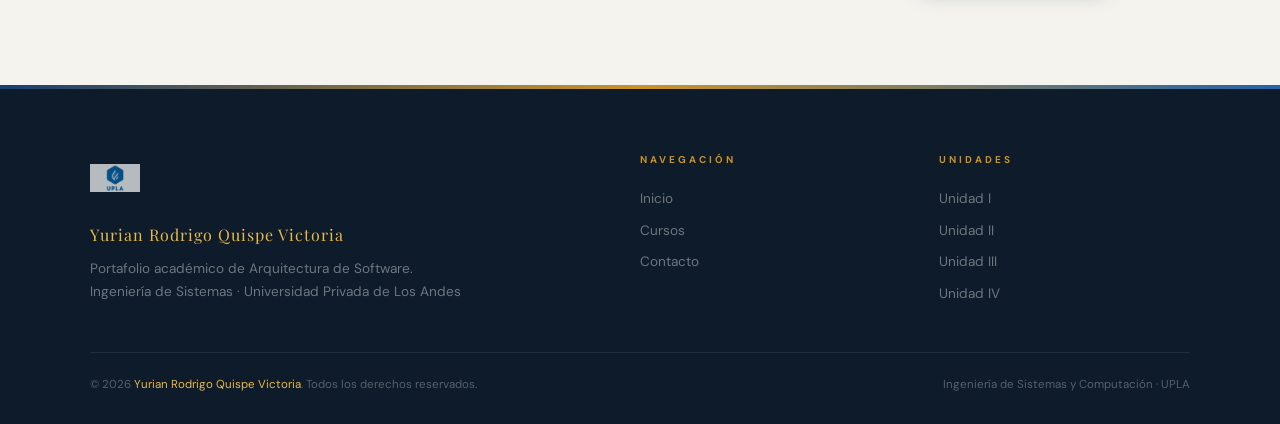
==== commit 77bb706a: "Update link text for Chapter 1 summary" ====
--- a/pages/unidad1.html
+++ b/pages/unidad1.html
@@ -57,7 +57,7 @@
         <div class="semana-divider"></div>
         <div class="semana-content-label">📚 Contenido:</div>
         <ul class="semana-items"><li>¿Qué es la arquitectura de software?</li>
-        <a href="https://docs.google.com/document/d/1j4mu0efQPkRnfAl8I7r63X8jXuh7tfH-RN71NFQxuwY/edit?usp=sharing" target="_blank">🔗 Organizador de Conocimientos</a>
+        <a href="https://docs.google.com/document/d/1j4mu0efQPkRnfAl8I7r63X8jXuh7tfH-RN71NFQxuwY/edit?usp=sharing" target="_blank">🔗 Resumen Capitulo 1</a>
 
 <li>Rol del arquitecto de software</li>
 <li>Decisiones arquitectónicas</li></ul>
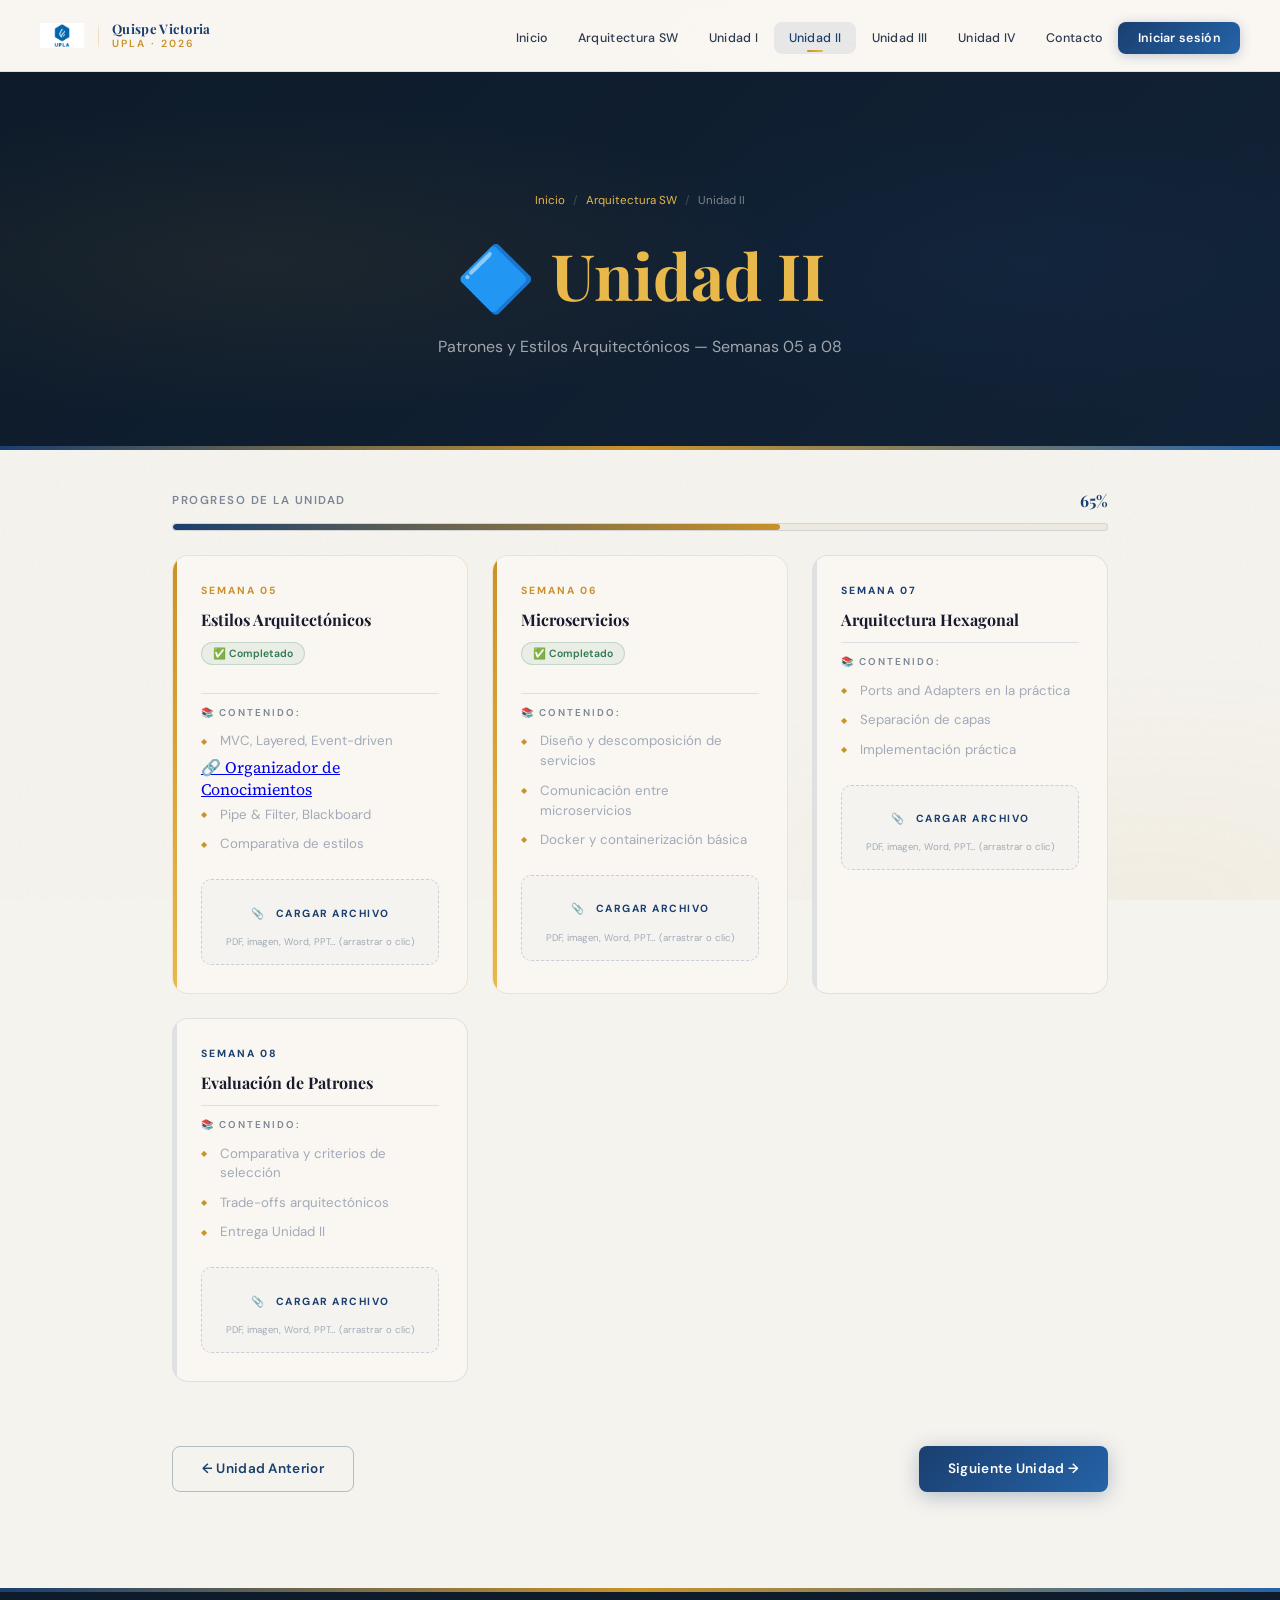
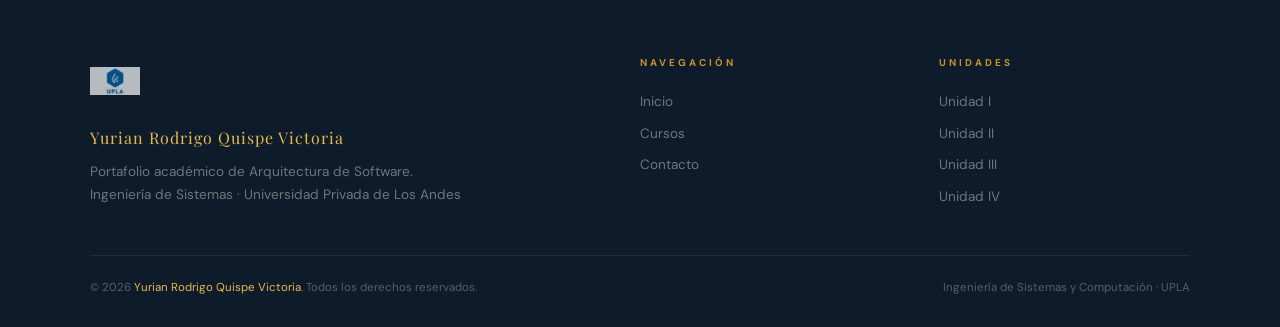
==== commit 550a9cb6: "Update unidad1.html" ====
--- a/pages/unidad1.html
+++ b/pages/unidad1.html
@@ -3,7 +3,7 @@
 <head>
   <meta charset="UTF-8"/>
   <meta name="viewport" content="width=device-width, initial-scale=1.0"/>
-  <title>Unidad I | Quispe Victoria 2026</title>
+  <title>Unidad II | Quispe Victoria 2026</title>
   <link rel="preconnect" href="https://fonts.googleapis.com"/>
   <link href="https://fonts.googleapis.com/css2?family=Playfair+Display:wght@400;700;800&family=Source+Serif+4:wght@400;600&family=DM+Sans:wght@400;500;600;700&family=JetBrains+Mono:wght@400;600&display=swap" rel="stylesheet"/>
   <link rel="stylesheet" href="../assets/css/style.css"/>
@@ -22,9 +22,9 @@
     </a>
     <ul class="nav-links">
       <li><a href="../index.html">Inicio</a></li>
-      <li><a href="courses.html">Gerencia SI</a></li>
-      <li><a href="unidad1.html" class="active">Unidad I</a></li>
-      <li><a href="unidad2.html">Unidad II</a></li>
+      <li><a href="courses.html">Arquitectura SW</a></li>
+      <li><a href="unidad1.html">Unidad I</a></li>
+      <li><a href="unidad2.html" class="active">Unidad II</a></li>
       <li><a href="unidad3.html">Unidad III</a></li>
       <li><a href="unidad4.html">Unidad IV</a></li>
       <li><a href="contact.html">Contacto</a></li>
@@ -36,89 +36,86 @@
     <div class="page-hero">
       <div class="breadcrumb">
         <a href="../index.html">Inicio</a><span class="breadcrumb-sep">/</span>
-        <a href="courses.html">Gerencia SI</a><span class="breadcrumb-sep">/</span>
-        <span>Unidad I</span>
+        <a href="courses.html">Arquitectura SW</a><span class="breadcrumb-sep">/</span>
+        <span>Unidad II</span>
       </div>
-      <h1 class="page-title">🏗️ <span>Unidad I</span></h1>
-      <p class="page-sub">Resumen — Semanas 01 a 04</p>
+      <h1 class="page-title">🔷 <span>Unidad II</span></h1>
+      <p class="page-sub">Patrones y Estilos Arquitectónicos — Semanas 05 a 08</p>
     </div>
     <div class="progress-container">
       <div class="progress-header">
         <span class="progress-label">Progreso de la unidad</span>
-        <span class="progress-pct">100%</span>
-      </div>  
-      <div class="progress-track"><div class="progress-fill" data-progress="100"></div></div>
+        <span class="progress-pct">65%</span>
+      </div>
+      <div class="progress-track"><div class="progress-fill" data-progress="65"></div></div>
     </div>
     <div class="semanas-grid">
       <div class="semana-card completed" style="animation-delay:0.1s">
-        <div class="semana-num">Semana 01</div>
-        <div class="semana-title">Gerencia </div>
+        <div class="semana-num">Semana 05</div>
+        <div class="semana-title">Estilos Arquitectónicos</div>
         <div class="semana-badge-done">✅ Completado</div>
         <div class="semana-divider"></div>
         <div class="semana-content-label">📚 Contenido:</div>
-        <ul class="semana-items"><li>¿Qué es la arquitectura de software?</li>
-        <a href="https://docs.google.com/document/d/1j4mu0efQPkRnfAl8I7r63X8jXuh7tfH-RN71NFQxuwY/edit?usp=sharing" target="_blank">🔗 Resumen Capitulo 1</a>
+        <ul class="semana-items"><li>MVC, Layered, Event-driven</li>
+<a href="https://docs.google.com/document/d/1_bjD0zUvbOY-tbVwxDueuQgMnT2K_5FqkHgZSoUN0Xs/edit?usp=sharing" target="_blank">🔗 Organizador de Conocimientos</a>
 
-<li>Rol del arquitecto de software</li>
-<li>Decisiones arquitectónicas</li></ul>
-        <div class="file-list" id="list-u1-1"></div>
-        <div class="upload-zone" id="zone-u1-1">
+<li>Pipe & Filter, Blackboard</li>
+<li>Comparativa de estilos</li></ul>
+        <div class="file-list" id="list-u2-5"></div>
+        <div class="upload-zone" id="zone-u2-5">
           <button class="upload-btn">📎 &nbsp; Cargar Archivo</button>
           <p class="upload-hint">PDF, imagen, Word, PPT… (arrastrar o clic)</p>
         </div>
       </div>
       <div class="semana-card completed" style="animation-delay:0.2s">
-        <div class="semana-num">Semana 02</div>
-        <div class="semana-title">Requerimientos y Atributos de Calidad</div>
+        <div class="semana-num">Semana 06</div>
+        <div class="semana-title">Microservicios</div>
         <div class="semana-badge-done">✅ Completado</div>
         <div class="semana-divider"></div>
         <div class="semana-content-label">📚 Contenido:</div>
-        <ul class="semana-items"><li>Requerimientos funcionales vs. no funcionales</li>
-          <ul class="semana-items"><li>Requerimientos funcionales vs. no funcionales</li>
-
-
-<li>Atributos de calidad (ISO 25010)</li>
-<li>Scenarios de calidad</li></ul>
-        <div class="file-list" id="list-u1-2"></div>
-        <div class="upload-zone" id="zone-u1-2">
+        <ul class="semana-items"><li>Diseño y descomposición de servicios</li>
+<li>Comunicación entre microservicios</li>
+<li>Docker y containerización básica</li></ul>
+        <div class="file-list" id="list-u2-6"></div>
+        <div class="upload-zone" id="zone-u2-6">
           <button class="upload-btn">📎 &nbsp; Cargar Archivo</button>
           <p class="upload-hint">PDF, imagen, Word, PPT… (arrastrar o clic)</p>
         </div>
       </div>
-      <div class="semana-card completed" style="animation-delay:0.30000000000000004s">
-        <div class="semana-num">Semana 03</div>
-        <div class="semana-title">Principios SOLID y DDD</div>
-        <div class="semana-badge-done">✅ Completado</div>
+      <div class="semana-card " style="animation-delay:0.30000000000000004s">
+        <div class="semana-num">Semana 07</div>
+        <div class="semana-title">Arquitectura Hexagonal</div>
+        
         <div class="semana-divider"></div>
         <div class="semana-content-label">📚 Contenido:</div>
-        <ul class="semana-items"><li>Principios SOLID aplicados</li>
-<li>Domain-Driven Design básico</li>
-<li>Contextos delimitados</li></ul>
-        <div class="file-list" id="list-u1-3"></div>
-        <div class="upload-zone" id="zone-u1-3">
+        <ul class="semana-items"><li>Ports and Adapters en la práctica</li>
+<li>Separación de capas</li>
+<li>Implementación práctica</li></ul>
+        <div class="file-list" id="list-u2-7"></div>
+        <div class="upload-zone" id="zone-u2-7">
           <button class="upload-btn">📎 &nbsp; Cargar Archivo</button>
           <p class="upload-hint">PDF, imagen, Word, PPT… (arrastrar o clic)</p>
         </div>
       </div>
-      <div class="semana-card completed" style="animation-delay:0.0s">
-        <div class="semana-num">Semana 04</div>
-        <div class="semana-title">Evaluación de Fundamentos</div>
-        <div class="semana-badge-done">✅ Completado</div>
+      <div class="semana-card " style="animation-delay:0.0s">
+        <div class="semana-num">Semana 08</div>
+        <div class="semana-title">Evaluación de Patrones</div>
+        
         <div class="semana-divider"></div>
         <div class="semana-content-label">📚 Contenido:</div>
-        <ul class="semana-items"><li>Caso de estudio integrador</li>
-<li>Revisión de conceptos clave</li>
-<li>Entrega Unidad I</li></ul>
-        <div class="file-list" id="list-u1-4"></div>
-        <div class="upload-zone" id="zone-u1-4">
+        <ul class="semana-items"><li>Comparativa y criterios de selección</li>
+<li>Trade-offs arquitectónicos</li>
+<li>Entrega Unidad II</li></ul>
+        <div class="file-list" id="list-u2-8"></div>
+        <div class="upload-zone" id="zone-u2-8">
           <button class="upload-btn">📎 &nbsp; Cargar Archivo</button>
           <p class="upload-hint">PDF, imagen, Word, PPT… (arrastrar o clic)</p>
         </div>
       </div>
     </div>
     <div class="page-nav-bottom">
-      <a href="courses.html" class="btn btn-outline">← Volver al Curso</a>
-      <a href="unidad2.html" class="btn btn-primary">Siguiente Unidad →</a>
+      <a href="unidad1.html" class="btn btn-outline">← Unidad Anterior</a>
+      <a href="unidad3.html" class="btn btn-primary">Siguiente Unidad →</a>
     </div>
   </div>
   <footer>
@@ -152,9 +149,9 @@
     </div>
   </footer>
   <script src="../assets/js/main.js"></script>
-  <script>window.addEventListener('load',()=>{         initUploadZone("u1",1,document.getElementById("zone-u1-1"),document.getElementById("list-u1-1"));
-        initUploadZone("u1",2,document.getElementById("zone-u1-2"),document.getElementById("list-u1-2"));
-        initUploadZone("u1",3,document.getElementById("zone-u1-3"),document.getElementById("list-u1-3"));
-        initUploadZone("u1",4,document.getElementById("zone-u1-4"),document.getElementById("list-u1-4")); });</script>
+  <script>window.addEventListener('load',()=>{         initUploadZone("u2",5,document.getElementById("zone-u2-5"),document.getElementById("list-u2-5"));
+        initUploadZone("u2",6,document.getElementById("zone-u2-6"),document.getElementById("list-u2-6"));
+        initUploadZone("u2",7,document.getElementById("zone-u2-7"),document.getElementById("list-u2-7"));
+        initUploadZone("u2",8,document.getElementById("zone-u2-8"),document.getElementById("list-u2-8")); });</script>
 </body>
 </html>
